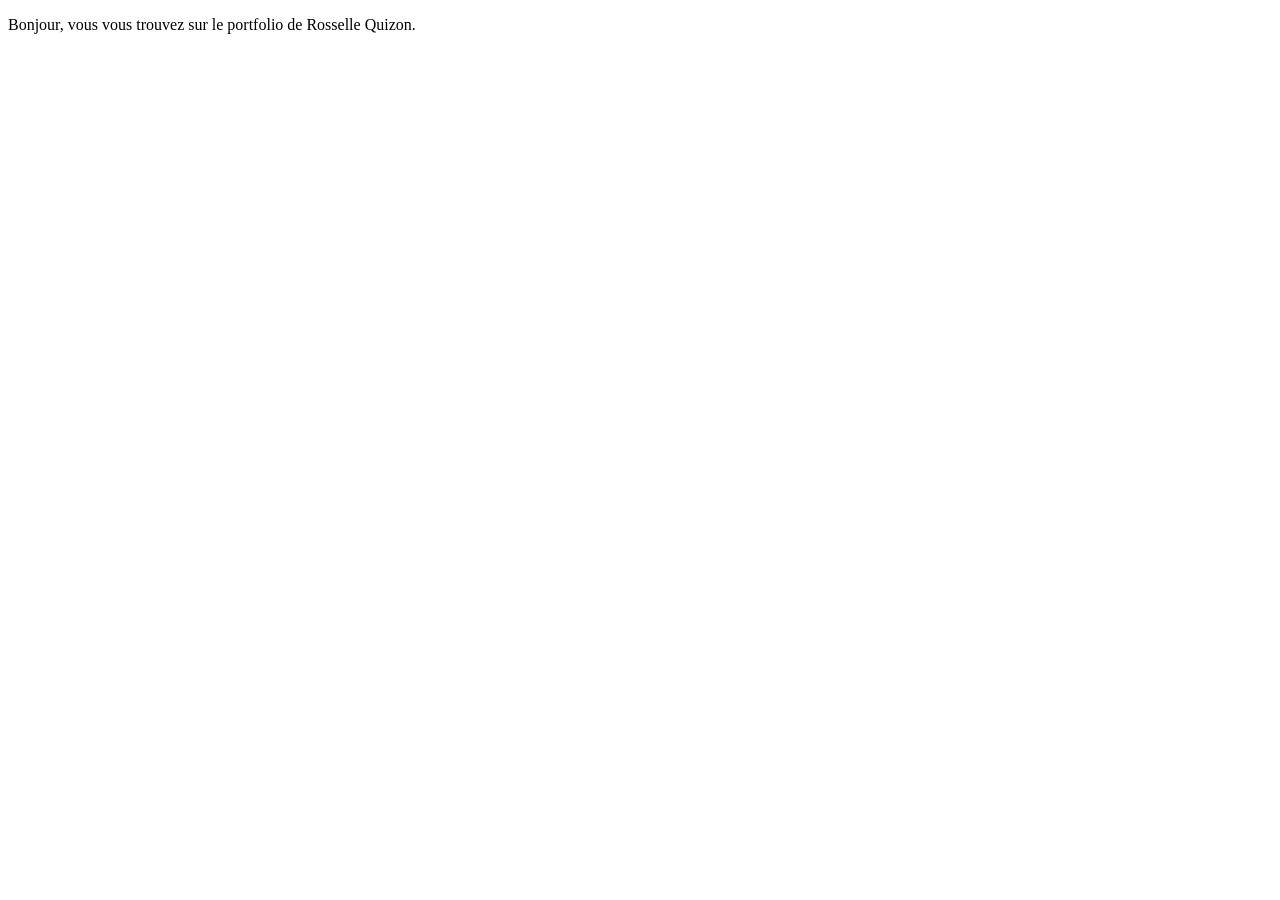
==== index.html @ 33714c3b "Create initial index.html for portfolio" ====
<!DOCTYPE html>
<html lang="fr">
<head>
    <meta charset="UTF-8">
    <title>Portfolio</title>
</head>
<body>
    <p>Bonjour, vous vous trouvez sur le portfolio de Rosselle Quizon.</p>
</body>
</html>
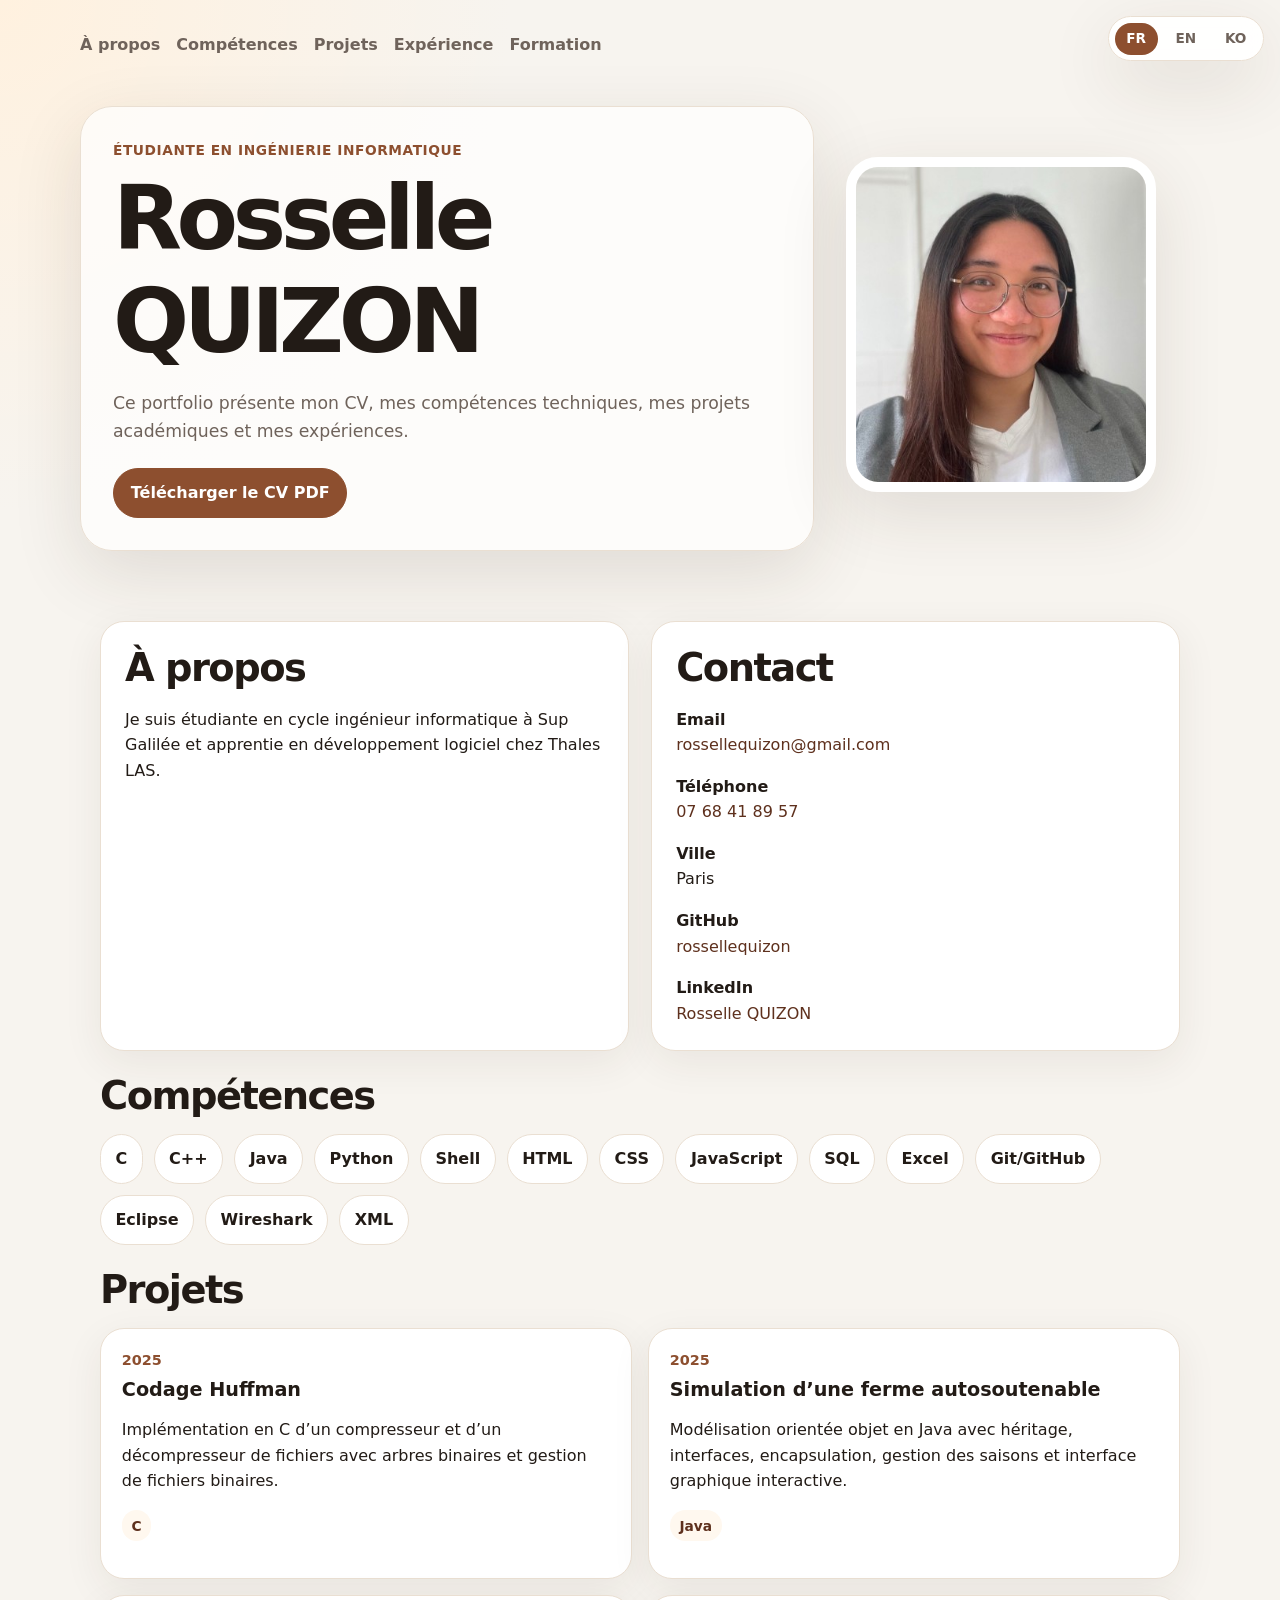
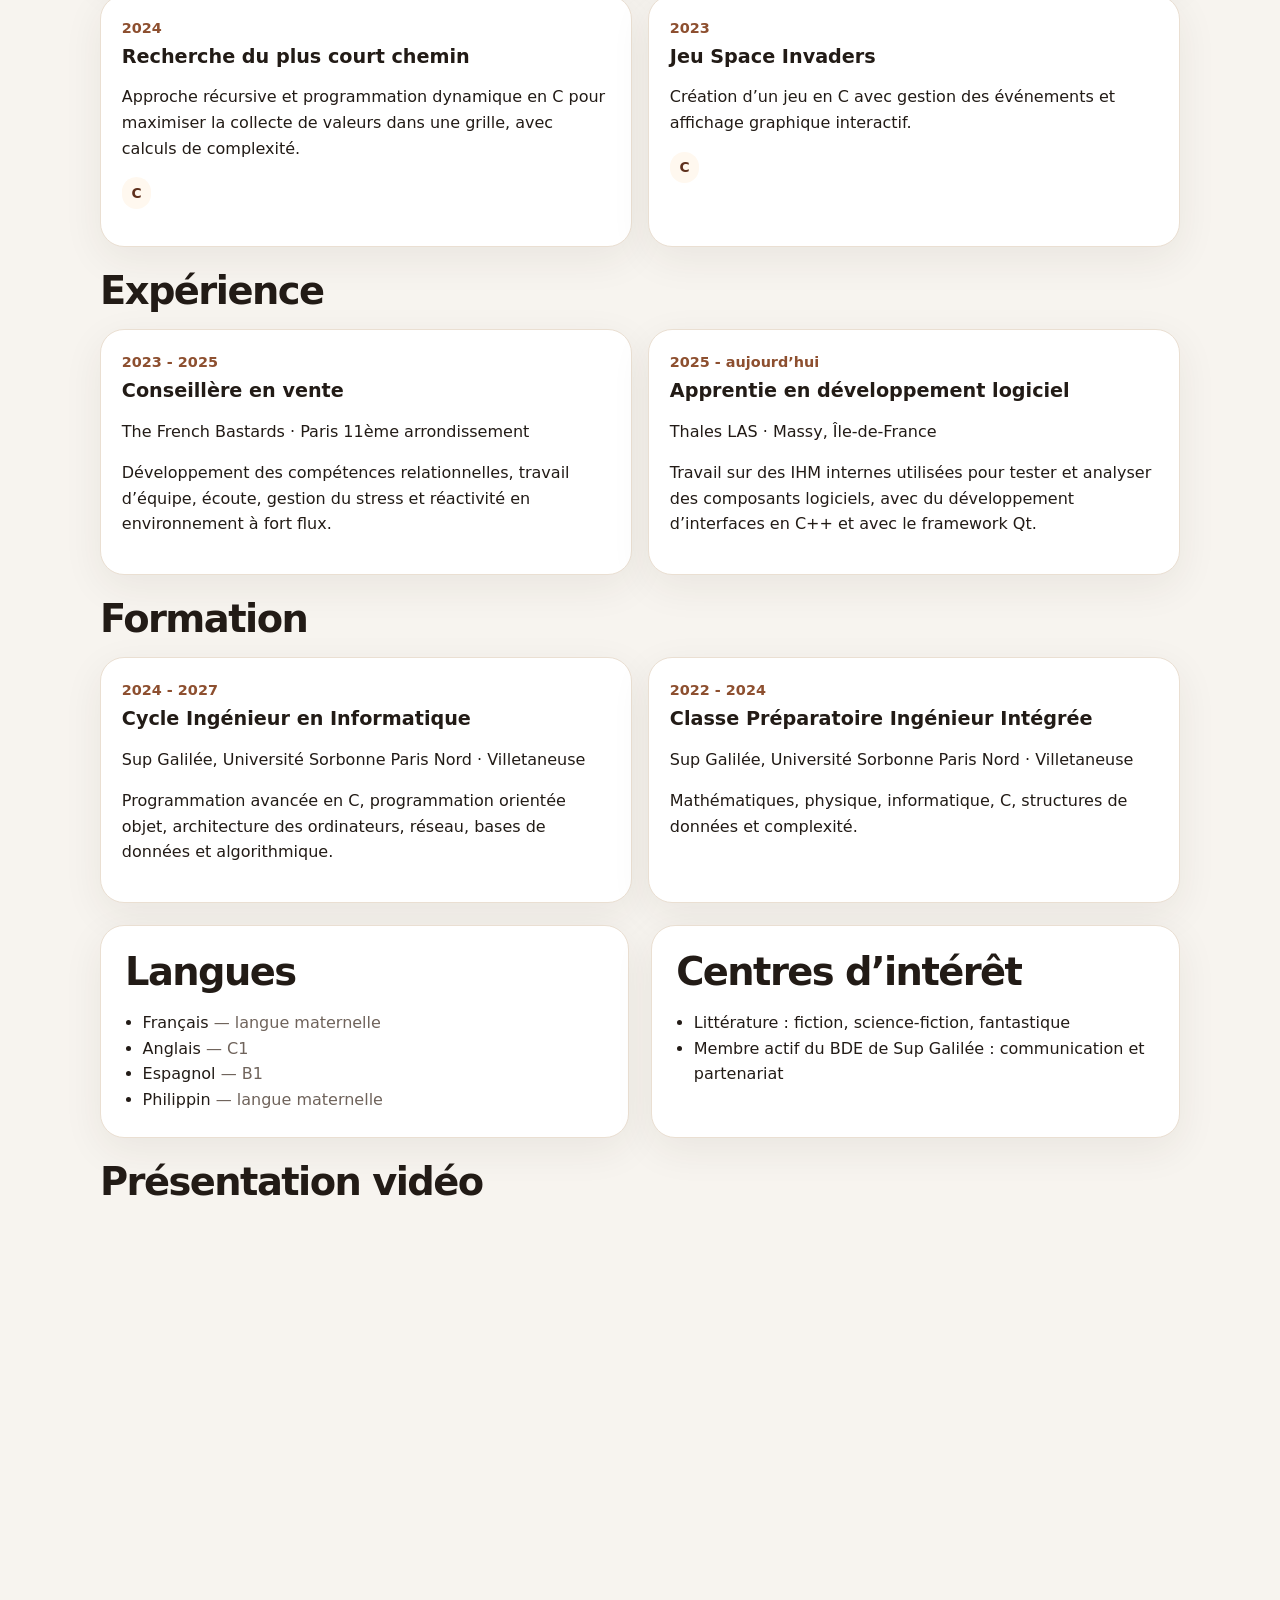
==== commit 6726f2ff: "Update multilingual portfolio" ====
--- a/index.html
+++ b/index.html
@@ -1,10 +1,19 @@
 <!DOCTYPE html>
-<html lang="fr">
+<html xmlns="http://www.w3.org/1999/xhtml" lang="fr" xml:lang="fr">
 <head>
-    <meta charset="UTF-8">
-    <title>Portfolio</title>
+  <meta charset="UTF-8" />
+  <meta name="viewport" content="width=device-width, initial-scale=1.0" />
+  <title>Portfolio Rosselle QUIZON</title>
+  <link rel="alternate" hreflang="fr" href="index-fr.html" />
+  <link rel="alternate" hreflang="en" href="index-en.html" />
+  <link rel="alternate" hreflang="ko" href="index-ko.html" />
+  <script src="router.js" defer="defer"></script>
 </head>
 <body>
-    <p>Bonjour, vous vous trouvez sur le portfolio de Rosselle Quizon.</p>
+  <p>Redirection vers le portfolio...</p>
+  <p><a href="index-fr.html">Ouvrir la version française</a></p>
+  <script>
+    window.location.href = "index-fr.html";
+  </script>
 </body>
 </html>
